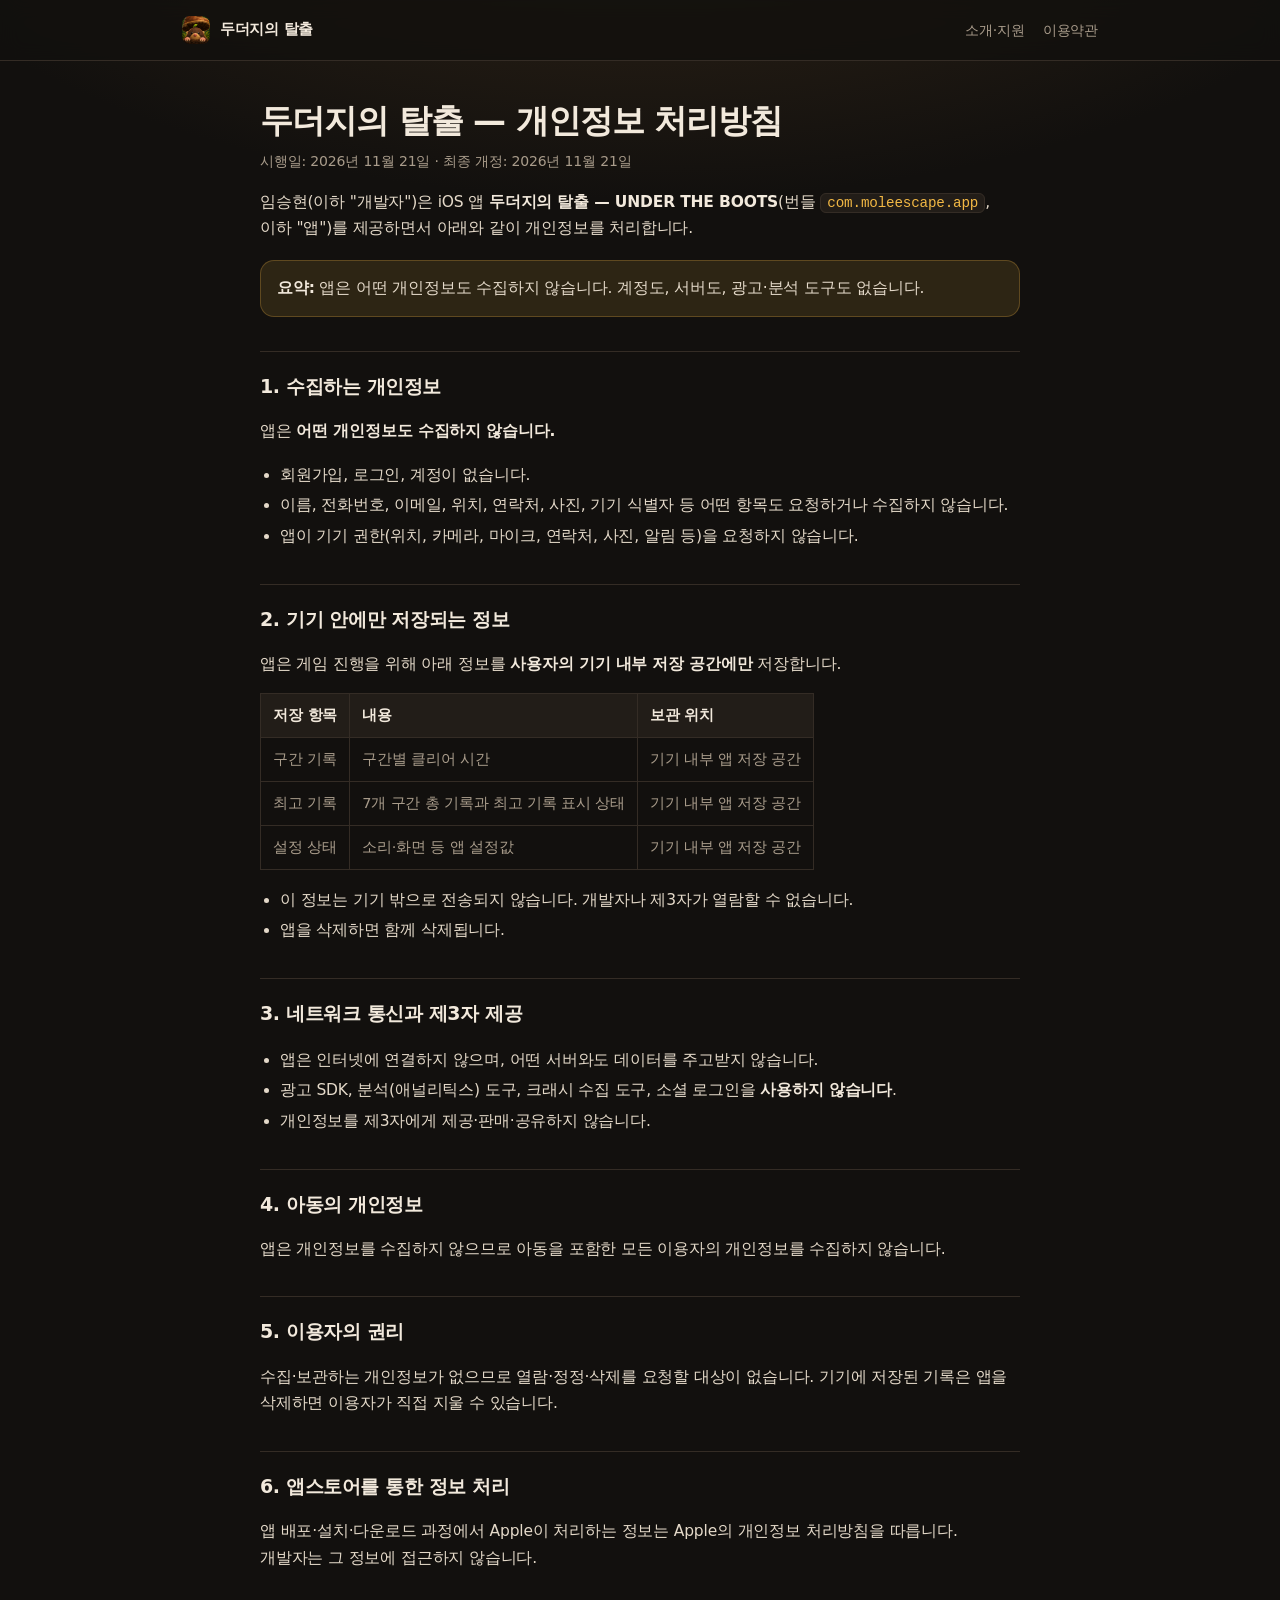
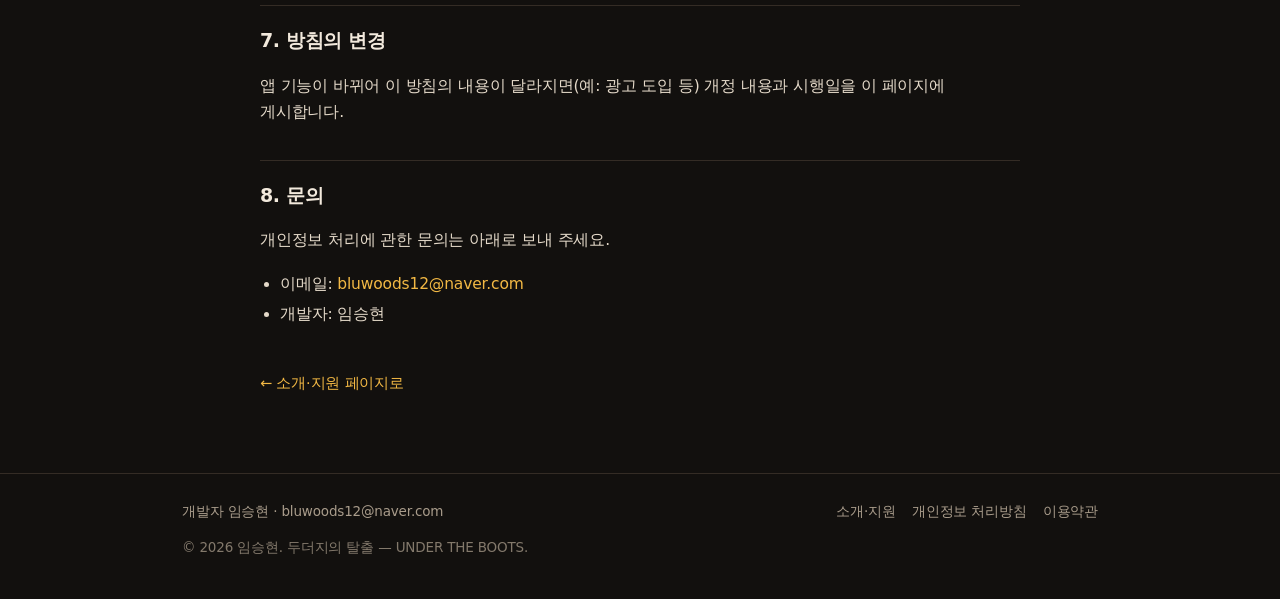
==== privacy.html @ b2387b73 "Add official website for 두더지의 탈출 — UNDER THE BOOTS - index.html: game intro, features, game info, su" ====
<!DOCTYPE html>
<html lang="ko">
<head>
<meta charset="utf-8">
<meta name="viewport" content="width=device-width, initial-scale=1">
<title>개인정보 처리방침 — 두더지의 탈출</title>
<meta name="description" content="두더지의 탈출 — UNDER THE BOOTS 개인정보 처리방침. 앱은 어떤 개인정보도 수집하지 않습니다.">
<meta name="theme-color" content="#12100e">
<link rel="icon" href="assets/icon-32.png" sizes="32x32" type="image/png">
<link rel="apple-touch-icon" href="assets/icon-180.png">
<link rel="stylesheet" href="assets/style.css">
</head>
<body>

<header class="site-header">
  <div class="wrap">
    <a class="brand" href="index.html">
      <img src="assets/icon-180.png" alt="" width="28" height="28">
      두더지의 탈출
    </a>
    <nav class="header-nav">
      <a href="index.html">소개·지원</a>
      <a href="terms.html">이용약관</a>
    </nav>
  </div>
</header>

<main>
  <article class="doc wrap">
    <h1>두더지의 탈출 — 개인정보 처리방침</h1>
    <p class="meta">시행일: 2026년 11월 21일 · 최종 개정: 2026년 11월 21일</p>

    <p>임승현(이하 "개발자")은 iOS 앱 <strong>두더지의 탈출 — UNDER THE BOOTS</strong>(번들 <code>com.moleescape.app</code>, 이하 "앱")를 제공하면서 아래와 같이 개인정보를 처리합니다.</p>

    <div class="callout">
      <p><strong>요약:</strong> 앱은 어떤 개인정보도 수집하지 않습니다. 계정도, 서버도, 광고·분석 도구도 없습니다.</p>
    </div>

    <h2>1. 수집하는 개인정보</h2>
    <p>앱은 <strong>어떤 개인정보도 수집하지 않습니다.</strong></p>
    <ul>
      <li>회원가입, 로그인, 계정이 없습니다.</li>
      <li>이름, 전화번호, 이메일, 위치, 연락처, 사진, 기기 식별자 등 어떤 항목도 요청하거나 수집하지 않습니다.</li>
      <li>앱이 기기 권한(위치, 카메라, 마이크, 연락처, 사진, 알림 등)을 요청하지 않습니다.</li>
    </ul>

    <h2>2. 기기 안에만 저장되는 정보</h2>
    <p>앱은 게임 진행을 위해 아래 정보를 <strong>사용자의 기기 내부 저장 공간에만</strong> 저장합니다.</p>
    <table>
      <thead>
        <tr><th>저장 항목</th><th>내용</th><th>보관 위치</th></tr>
      </thead>
      <tbody>
        <tr><td>구간 기록</td><td>구간별 클리어 시간</td><td>기기 내부 앱 저장 공간</td></tr>
        <tr><td>최고 기록</td><td>7개 구간 총 기록과 최고 기록 표시 상태</td><td>기기 내부 앱 저장 공간</td></tr>
        <tr><td>설정 상태</td><td>소리·화면 등 앱 설정값</td><td>기기 내부 앱 저장 공간</td></tr>
      </tbody>
    </table>
    <ul>
      <li>이 정보는 기기 밖으로 전송되지 않습니다. 개발자나 제3자가 열람할 수 없습니다.</li>
      <li>앱을 삭제하면 함께 삭제됩니다.</li>
    </ul>

    <h2>3. 네트워크 통신과 제3자 제공</h2>
    <ul>
      <li>앱은 인터넷에 연결하지 않으며, 어떤 서버와도 데이터를 주고받지 않습니다.</li>
      <li>광고 SDK, 분석(애널리틱스) 도구, 크래시 수집 도구, 소셜 로그인을 <strong>사용하지 않습니다</strong>.</li>
      <li>개인정보를 제3자에게 제공·판매·공유하지 않습니다.</li>
    </ul>

    <h2>4. 아동의 개인정보</h2>
    <p>앱은 개인정보를 수집하지 않으므로 아동을 포함한 모든 이용자의 개인정보를 수집하지 않습니다.</p>

    <h2>5. 이용자의 권리</h2>
    <p>수집·보관하는 개인정보가 없으므로 열람·정정·삭제를 요청할 대상이 없습니다. 기기에 저장된 기록은 앱을 삭제하면 이용자가 직접 지울 수 있습니다.</p>

    <h2>6. 앱스토어를 통한 정보 처리</h2>
    <p>앱 배포·설치·다운로드 과정에서 Apple이 처리하는 정보는 Apple의 개인정보 처리방침을 따릅니다. 개발자는 그 정보에 접근하지 않습니다.</p>

    <h2>7. 방침의 변경</h2>
    <p>앱 기능이 바뀌어 이 방침의 내용이 달라지면(예: 광고 도입 등) 개정 내용과 시행일을 이 페이지에 게시합니다.</p>

    <h2>8. 문의</h2>
    <p>개인정보 처리에 관한 문의는 아래로 보내 주세요.</p>
    <ul>
      <li>이메일: <a href="mailto:bluwoods12@naver.com">bluwoods12@naver.com</a></li>
      <li>개발자: 임승현</li>
    </ul>

    <a class="back" href="index.html">← 소개·지원 페이지로</a>
  </article>
</main>

<footer class="site-footer">
  <div class="wrap">
    <div class="row">
      <span>개발자 임승현 · <a href="mailto:bluwoods12@naver.com">bluwoods12@naver.com</a></span>
      <nav>
        <a href="index.html">소개·지원</a>
        <a href="privacy.html">개인정보 처리방침</a>
        <a href="terms.html">이용약관</a>
      </nav>
    </div>
    <p class="copyright">© 2026 임승현. 두더지의 탈출 — UNDER THE BOOTS.</p>
  </div>
</footer>

</body>
</html>
---- assets/style.css ----
/* 두더지의 탈출 — UNDER THE BOOTS : 정적 사이트 스타일 */
:root {
  --bg: #12100e;
  --bg-soft: #1b1714;
  --panel: #221d18;
  --line: #342c25;
  --text: #f2e9dc;
  --muted: #a99c8b;
  --accent: #f2b844;
  --accent-soft: rgba(242, 184, 68, 0.12);
  --leaf: #93c46b;
  --radius: 18px;
  --maxw: 960px;
}

* { box-sizing: border-box; }

html { -webkit-text-size-adjust: 100%; scroll-behavior: smooth; }

body {
  margin: 0;
  background:
    radial-gradient(1200px 600px at 50% -220px, #3a2b1a 0%, rgba(58, 43, 26, 0) 70%),
    var(--bg);
  color: var(--text);
  font-family: "Pretendard", -apple-system, BlinkMacSystemFont, "Apple SD Gothic Neo",
    "Malgun Gothic", "맑은 고딕", "Noto Sans KR", system-ui, sans-serif;
  font-size: 17px;
  line-height: 1.72;
  letter-spacing: -0.01em;
  word-break: keep-all;
}

.wrap { width: 100%; max-width: var(--maxw); margin: 0 auto; padding: 0 22px; }

a { color: var(--accent); text-decoration: none; }
a:hover { text-decoration: underline; }

/* 상단 바 */
.site-header {
  border-bottom: 1px solid var(--line);
  background: rgba(18, 16, 14, 0.82);
  backdrop-filter: saturate(140%) blur(10px);
  position: sticky;
  top: 0;
  z-index: 10;
}
.site-header .wrap {
  display: flex;
  align-items: center;
  gap: 14px;
  min-height: 60px;
  padding-top: 8px;
  padding-bottom: 8px;
}
.brand {
  display: flex;
  align-items: center;
  gap: 10px;
  color: var(--text);
  font-weight: 700;
  font-size: 15px;
  letter-spacing: -0.02em;
}
.brand:hover { text-decoration: none; }
.brand img { width: 28px; height: 28px; border-radius: 8px; display: block; }
.header-nav { margin-left: auto; display: flex; gap: 18px; font-size: 14px; }
.header-nav a { color: var(--muted); }
.header-nav a:hover { color: var(--text); text-decoration: none; }

/* 히어로 */
.hero { padding: 56px 0 34px; text-align: center; }
.app-icon {
  width: 132px;
  height: 132px;
  border-radius: 30px;
  display: block;
  margin: 0 auto 22px;
  box-shadow: 0 18px 44px rgba(0, 0, 0, 0.55), 0 0 0 1px rgba(242, 233, 220, 0.08);
}
.eyebrow {
  font-size: 12px;
  letter-spacing: 0.28em;
  text-transform: uppercase;
  color: var(--accent);
  opacity: 0.9;
  margin: 0 0 10px;
}
h1 {
  font-size: clamp(30px, 6vw, 46px);
  line-height: 1.22;
  margin: 0 0 12px;
  letter-spacing: -0.03em;
}
.hero .tagline {
  font-size: clamp(17px, 3.4vw, 21px);
  color: var(--text);
  margin: 0 0 10px;
  font-weight: 600;
}
.hero .lead { color: var(--muted); margin: 0 auto 24px; max-width: 620px; font-size: 16px; }

.badges {
  display: flex;
  flex-wrap: wrap;
  gap: 8px;
  justify-content: center;
  margin: 0 0 22px;
  padding: 0;
  list-style: none;
}
.badges li {
  font-size: 13px;
  color: var(--text);
  background: var(--accent-soft);
  border: 1px solid rgba(242, 184, 68, 0.28);
  padding: 5px 12px;
  border-radius: 999px;
  white-space: nowrap;
}
.store-note {
  display: inline-block;
  font-size: 14px;
  color: var(--muted);
  border: 1px dashed var(--line);
  border-radius: 999px;
  padding: 7px 16px;
}

/* 스크린샷 */
.gallery { padding: 8px 0 8px; }
.shots {
  display: grid;
  grid-template-columns: repeat(3, 1fr);
  gap: 14px;
}
.shots figure {
  margin: 0;
  border-radius: 14px;
  overflow: hidden;
  border: 1px solid var(--line);
  background: var(--bg-soft);
  box-shadow: 0 10px 26px rgba(0, 0, 0, 0.35);
}
.shots img { display: block; width: 100%; height: auto; }
.shots figcaption { font-size: 12.5px; color: var(--muted); padding: 8px 10px 10px; text-align: center; }

/* 섹션 */
section.block { padding: 44px 0 8px; }
h2 {
  font-size: clamp(21px, 4vw, 26px);
  margin: 0 0 6px;
  letter-spacing: -0.02em;
}
.section-sub { color: var(--muted); margin: 0 0 22px; font-size: 15px; }

.cards {
  display: grid;
  grid-template-columns: repeat(2, minmax(0, 1fr));
  gap: 14px;
  padding: 0;
  margin: 0;
  list-style: none;
}
.card {
  background: linear-gradient(180deg, var(--panel) 0%, var(--bg-soft) 100%);
  border: 1px solid var(--line);
  border-radius: var(--radius);
  padding: 18px 18px 16px;
}
.card h3 {
  font-size: 16px;
  margin: 0 0 6px;
  color: var(--text);
}
.card p { margin: 0; color: var(--muted); font-size: 14.5px; line-height: 1.65; }

.specs {
  display: grid;
  grid-template-columns: repeat(2, minmax(0, 1fr));
  gap: 0;
  border: 1px solid var(--line);
  border-radius: var(--radius);
  overflow: hidden;
  background: var(--bg-soft);
  margin: 0;
}
.specs div {
  padding: 13px 16px;
  border-bottom: 1px solid var(--line);
  font-size: 15px;
}
.specs div:nth-child(odd) { border-right: 1px solid var(--line); color: var(--muted); }
.specs div:nth-last-child(-n + 2) { border-bottom: 0; }

/* 지원 */
.support {
  background: linear-gradient(180deg, #241d15 0%, var(--bg-soft) 100%);
  border: 1px solid var(--line);
  border-radius: var(--radius);
  padding: 24px 22px;
}
.support h2 { margin-top: 0; }
.mail {
  display: inline-block;
  font-weight: 700;
  font-size: 17px;
  background: var(--accent);
  color: #201a10;
  padding: 10px 18px;
  border-radius: 12px;
  margin: 4px 0 20px;
}
.mail:hover { text-decoration: none; filter: brightness(1.06); }
details {
  border-top: 1px solid var(--line);
  padding: 12px 0 12px;
}
details summary {
  cursor: pointer;
  font-weight: 600;
  font-size: 15px;
  list-style: none;
}
details summary::-webkit-details-marker { display: none; }
details summary::after { content: "＋"; float: right; color: var(--accent); font-weight: 400; }
details[open] summary::after { content: "－"; }
details p { margin: 8px 0 0; color: var(--muted); font-size: 14.5px; }

/* 문서 페이지 (개인정보 처리방침·이용약관) */
.doc { max-width: 760px; margin: 0 auto; padding: 40px 0 20px; }
.doc h1 { font-size: clamp(25px, 5vw, 33px); margin-bottom: 8px; }
.doc .meta { color: var(--muted); font-size: 14px; margin: 0 0 8px; }
.doc h2 {
  font-size: 19px;
  margin: 34px 0 8px;
  padding-top: 18px;
  border-top: 1px solid var(--line);
}
.doc p, .doc li { font-size: 15.5px; color: #e4d9c9; }
.doc ul { padding-left: 20px; }
.doc li { margin: 4px 0; }
.doc strong { color: var(--text); }
.doc code {
  font-family: ui-monospace, SFMono-Regular, Menlo, Consolas, monospace;
  font-size: 0.92em;
  background: var(--panel);
  border: 1px solid var(--line);
  border-radius: 6px;
  padding: 1px 6px;
  color: var(--accent);
}
.doc table {
  width: 100%;
  border-collapse: collapse;
  font-size: 14.5px;
  margin: 14px 0 8px;
  display: block;
  overflow-x: auto;
}
.doc th, .doc td {
  border: 1px solid var(--line);
  padding: 9px 12px;
  text-align: left;
  vertical-align: top;
  white-space: nowrap;
}
.doc th { background: var(--panel); color: var(--text); font-weight: 600; }
.doc td { color: var(--muted); }
.doc .callout {
  background: var(--accent-soft);
  border: 1px solid rgba(242, 184, 68, 0.25);
  border-radius: 14px;
  padding: 14px 16px;
  margin: 18px 0;
}
.doc .callout p { margin: 0; }
.back { display: inline-block; margin: 26px 0 0; font-size: 14.5px; }

/* 푸터 */
.site-footer {
  margin-top: 56px;
  border-top: 1px solid var(--line);
  padding: 26px 0 40px;
  color: var(--muted);
  font-size: 13.5px;
}
.site-footer .row {
  display: flex;
  flex-wrap: wrap;
  gap: 8px 18px;
  align-items: center;
  justify-content: space-between;
}
.site-footer nav { display: flex; gap: 16px; flex-wrap: wrap; }
.site-footer a { color: var(--muted); }
.site-footer a:hover { color: var(--text); }
.copyright { margin: 12px 0 0; opacity: 0.75; }

@media (max-width: 720px) {
  body { font-size: 16px; }
  .hero { padding-top: 38px; }
  .app-icon { width: 108px; height: 108px; border-radius: 25px; }
  .cards, .specs { grid-template-columns: 1fr; }
  .specs div:nth-child(odd) { border-right: 0; }
  .specs div:nth-last-child(2) { border-bottom: 1px solid var(--line); }
  .shots {
    display: flex;
    overflow-x: auto;
    scroll-snap-type: x mandatory;
    padding-bottom: 6px;
    -webkit-overflow-scrolling: touch;
  }
  .shots figure { flex: 0 0 86%; scroll-snap-align: center; }
  .header-nav { gap: 12px; font-size: 13px; }
  .doc { padding-top: 28px; }
}

@media (prefers-reduced-motion: reduce) {
  html { scroll-behavior: auto; }
}
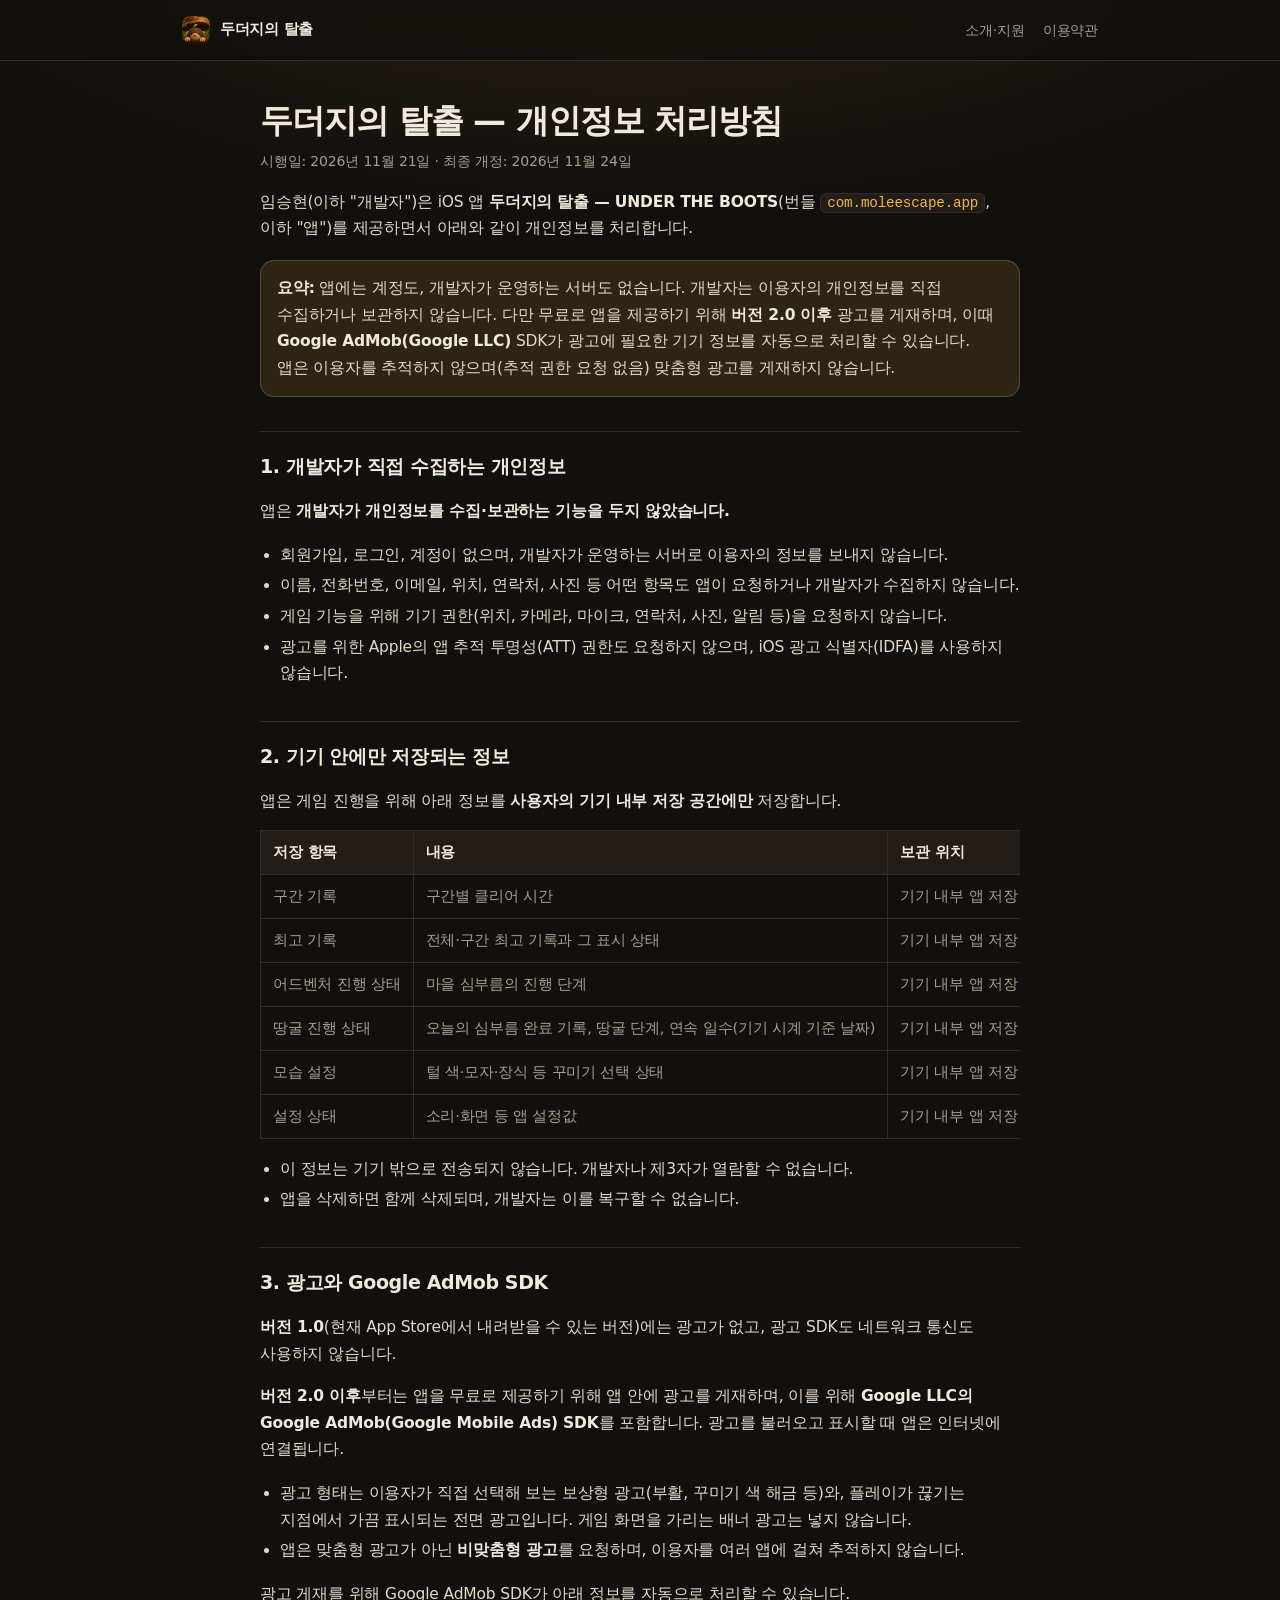
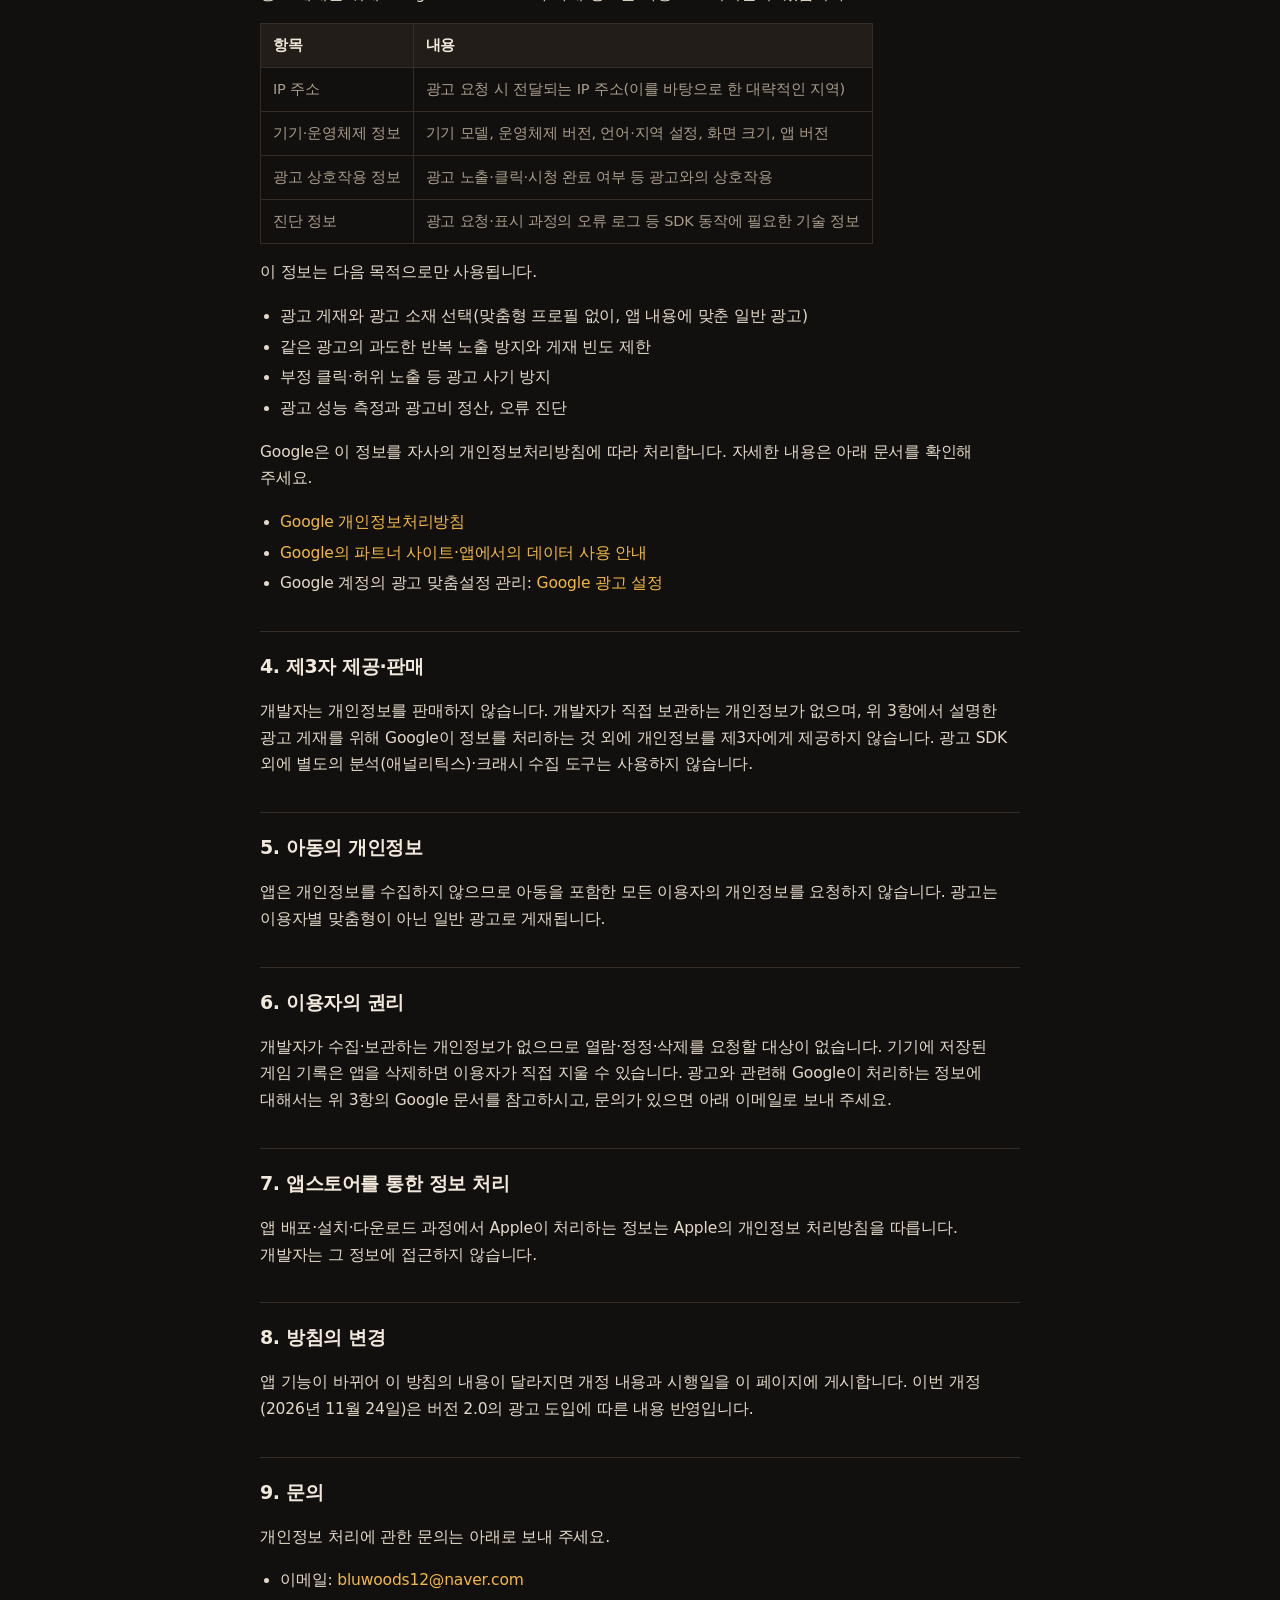
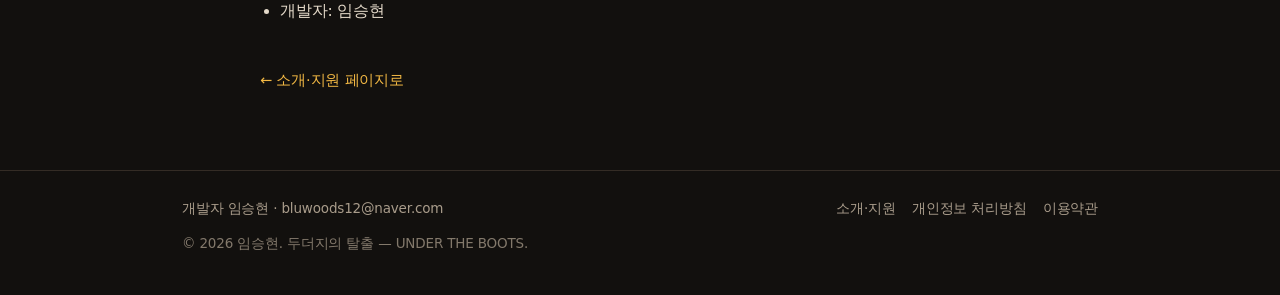
==== commit dabb12dd: "개인정보 처리방침·이용약관에 버전 2.0 AdMob 광고 반영" ====
--- a/privacy.html
+++ b/privacy.html
@@ -4,7 +4,7 @@
 <meta charset="utf-8">
 <meta name="viewport" content="width=device-width, initial-scale=1">
 <title>개인정보 처리방침 — 두더지의 탈출</title>
-<meta name="description" content="두더지의 탈출 — UNDER THE BOOTS 개인정보 처리방침. 앱은 어떤 개인정보도 수집하지 않습니다.">
+<meta name="description" content="두더지의 탈출 — UNDER THE BOOTS 개인정보 처리방침. 개발자는 별도 서버로 개인정보를 수집하지 않으며, 버전 2.0 이후 광고 제공을 위해 Google AdMob SDK가 사용됩니다.">
 <meta name="theme-color" content="#12100e">
 <link rel="icon" href="assets/icon-32.png" sizes="32x32" type="image/png">
 <link rel="apple-touch-icon" href="assets/icon-180.png">
@@ -28,20 +28,21 @@
 <main>
   <article class="doc wrap">
     <h1>두더지의 탈출 — 개인정보 처리방침</h1>
-    <p class="meta">시행일: 2026년 11월 21일 · 최종 개정: 2026년 11월 21일</p>
+    <p class="meta">시행일: 2026년 11월 21일 · 최종 개정: 2026년 11월 24일</p>
 
     <p>임승현(이하 "개발자")은 iOS 앱 <strong>두더지의 탈출 — UNDER THE BOOTS</strong>(번들 <code>com.moleescape.app</code>, 이하 "앱")를 제공하면서 아래와 같이 개인정보를 처리합니다.</p>
 
     <div class="callout">
-      <p><strong>요약:</strong> 앱은 어떤 개인정보도 수집하지 않습니다. 계정도, 서버도, 광고·분석 도구도 없습니다.</p>
+      <p><strong>요약:</strong> 앱에는 계정도, 개발자가 운영하는 서버도 없습니다. 개발자는 이용자의 개인정보를 직접 수집하거나 보관하지 않습니다. 다만 무료로 앱을 제공하기 위해 <strong>버전 2.0 이후</strong> 광고를 게재하며, 이때 <strong>Google AdMob(Google LLC)</strong> SDK가 광고에 필요한 기기 정보를 자동으로 처리할 수 있습니다. 앱은 이용자를 추적하지 않으며(추적 권한 요청 없음) 맞춤형 광고를 게재하지 않습니다.</p>
     </div>
 
-    <h2>1. 수집하는 개인정보</h2>
-    <p>앱은 <strong>어떤 개인정보도 수집하지 않습니다.</strong></p>
+    <h2>1. 개발자가 직접 수집하는 개인정보</h2>
+    <p>앱은 <strong>개발자가 개인정보를 수집·보관하는 기능을 두지 않았습니다.</strong></p>
     <ul>
-      <li>회원가입, 로그인, 계정이 없습니다.</li>
-      <li>이름, 전화번호, 이메일, 위치, 연락처, 사진, 기기 식별자 등 어떤 항목도 요청하거나 수집하지 않습니다.</li>
-      <li>앱이 기기 권한(위치, 카메라, 마이크, 연락처, 사진, 알림 등)을 요청하지 않습니다.</li>
+      <li>회원가입, 로그인, 계정이 없으며, 개발자가 운영하는 서버로 이용자의 정보를 보내지 않습니다.</li>
+      <li>이름, 전화번호, 이메일, 위치, 연락처, 사진 등 어떤 항목도 앱이 요청하거나 개발자가 수집하지 않습니다.</li>
+      <li>게임 기능을 위해 기기 권한(위치, 카메라, 마이크, 연락처, 사진, 알림 등)을 요청하지 않습니다.</li>
+      <li>광고를 위한 Apple의 앱 추적 투명성(ATT) 권한도 요청하지 않으며, iOS 광고 식별자(IDFA)를 사용하지 않습니다.</li>
     </ul>
 
     <h2>2. 기기 안에만 저장되는 정보</h2>
@@ -52,35 +53,67 @@
       </thead>
       <tbody>
         <tr><td>구간 기록</td><td>구간별 클리어 시간</td><td>기기 내부 앱 저장 공간</td></tr>
-        <tr><td>최고 기록</td><td>7개 구간 총 기록과 최고 기록 표시 상태</td><td>기기 내부 앱 저장 공간</td></tr>
+        <tr><td>최고 기록</td><td>전체·구간 최고 기록과 그 표시 상태</td><td>기기 내부 앱 저장 공간</td></tr>
+        <tr><td>어드벤처 진행 상태</td><td>마을 심부름의 진행 단계</td><td>기기 내부 앱 저장 공간</td></tr>
+        <tr><td>땅굴 진행 상태</td><td>오늘의 심부름 완료 기록, 땅굴 단계, 연속 일수(기기 시계 기준 날짜)</td><td>기기 내부 앱 저장 공간</td></tr>
+        <tr><td>모습 설정</td><td>털 색·모자·장식 등 꾸미기 선택 상태</td><td>기기 내부 앱 저장 공간</td></tr>
         <tr><td>설정 상태</td><td>소리·화면 등 앱 설정값</td><td>기기 내부 앱 저장 공간</td></tr>
       </tbody>
     </table>
     <ul>
       <li>이 정보는 기기 밖으로 전송되지 않습니다. 개발자나 제3자가 열람할 수 없습니다.</li>
-      <li>앱을 삭제하면 함께 삭제됩니다.</li>
+      <li>앱을 삭제하면 함께 삭제되며, 개발자는 이를 복구할 수 없습니다.</li>
     </ul>
 
-    <h2>3. 네트워크 통신과 제3자 제공</h2>
+    <h2>3. 광고와 Google AdMob SDK</h2>
+    <p><strong>버전 1.0</strong>(현재 App Store에서 내려받을 수 있는 버전)에는 광고가 없고, 광고 SDK도 네트워크 통신도 사용하지 않습니다.</p>
+    <p><strong>버전 2.0 이후</strong>부터는 앱을 무료로 제공하기 위해 앱 안에 광고를 게재하며, 이를 위해 <strong>Google LLC의 Google AdMob(Google Mobile Ads) SDK</strong>를 포함합니다. 광고를 불러오고 표시할 때 앱은 인터넷에 연결됩니다.</p>
     <ul>
-      <li>앱은 인터넷에 연결하지 않으며, 어떤 서버와도 데이터를 주고받지 않습니다.</li>
-      <li>광고 SDK, 분석(애널리틱스) 도구, 크래시 수집 도구, 소셜 로그인을 <strong>사용하지 않습니다</strong>.</li>
-      <li>개인정보를 제3자에게 제공·판매·공유하지 않습니다.</li>
+      <li>광고 형태는 이용자가 직접 선택해 보는 보상형 광고(부활, 꾸미기 색 해금 등)와, 플레이가 끊기는 지점에서 가끔 표시되는 전면 광고입니다. 게임 화면을 가리는 배너 광고는 넣지 않습니다.</li>
+      <li>앱은 맞춤형 광고가 아닌 <strong>비맞춤형 광고</strong>를 요청하며, 이용자를 여러 앱에 걸쳐 추적하지 않습니다.</li>
+    </ul>
+    <p>광고 게재를 위해 Google AdMob SDK가 아래 정보를 자동으로 처리할 수 있습니다.</p>
+    <table>
+      <thead>
+        <tr><th>항목</th><th>내용</th></tr>
+      </thead>
+      <tbody>
+        <tr><td>IP 주소</td><td>광고 요청 시 전달되는 IP 주소(이를 바탕으로 한 대략적인 지역)</td></tr>
+        <tr><td>기기·운영체제 정보</td><td>기기 모델, 운영체제 버전, 언어·지역 설정, 화면 크기, 앱 버전</td></tr>
+        <tr><td>광고 상호작용 정보</td><td>광고 노출·클릭·시청 완료 여부 등 광고와의 상호작용</td></tr>
+        <tr><td>진단 정보</td><td>광고 요청·표시 과정의 오류 로그 등 SDK 동작에 필요한 기술 정보</td></tr>
+      </tbody>
+    </table>
+    <p>이 정보는 다음 목적으로만 사용됩니다.</p>
+    <ul>
+      <li>광고 게재와 광고 소재 선택(맞춤형 프로필 없이, 앱 내용에 맞춘 일반 광고)</li>
+      <li>같은 광고의 과도한 반복 노출 방지와 게재 빈도 제한</li>
+      <li>부정 클릭·허위 노출 등 광고 사기 방지</li>
+      <li>광고 성능 측정과 광고비 정산, 오류 진단</li>
+    </ul>
+    <p>Google은 이 정보를 자사의 개인정보처리방침에 따라 처리합니다. 자세한 내용은 아래 문서를 확인해 주세요.</p>
+    <ul>
+      <li><a href="https://policies.google.com/privacy?hl=ko" target="_blank" rel="noopener">Google 개인정보처리방침</a></li>
+      <li><a href="https://policies.google.com/technologies/partner-sites?hl=ko" target="_blank" rel="noopener">Google의 파트너 사이트·앱에서의 데이터 사용 안내</a></li>
+      <li>Google 계정의 광고 맞춤설정 관리: <a href="https://adssettings.google.com/" target="_blank" rel="noopener">Google 광고 설정</a></li>
     </ul>
 
-    <h2>4. 아동의 개인정보</h2>
-    <p>앱은 개인정보를 수집하지 않으므로 아동을 포함한 모든 이용자의 개인정보를 수집하지 않습니다.</p>
+    <h2>4. 제3자 제공·판매</h2>
+    <p>개발자는 개인정보를 판매하지 않습니다. 개발자가 직접 보관하는 개인정보가 없으며, 위 3항에서 설명한 광고 게재를 위해 Google이 정보를 처리하는 것 외에 개인정보를 제3자에게 제공하지 않습니다. 광고 SDK 외에 별도의 분석(애널리틱스)·크래시 수집 도구는 사용하지 않습니다.</p>
 
-    <h2>5. 이용자의 권리</h2>
-    <p>수집·보관하는 개인정보가 없으므로 열람·정정·삭제를 요청할 대상이 없습니다. 기기에 저장된 기록은 앱을 삭제하면 이용자가 직접 지울 수 있습니다.</p>
+    <h2>5. 아동의 개인정보</h2>
+    <p>앱은 개인정보를 수집하지 않으므로 아동을 포함한 모든 이용자의 개인정보를 요청하지 않습니다. 광고는 이용자별 맞춤형이 아닌 일반 광고로 게재됩니다.</p>
 
-    <h2>6. 앱스토어를 통한 정보 처리</h2>
+    <h2>6. 이용자의 권리</h2>
+    <p>개발자가 수집·보관하는 개인정보가 없으므로 열람·정정·삭제를 요청할 대상이 없습니다. 기기에 저장된 게임 기록은 앱을 삭제하면 이용자가 직접 지울 수 있습니다. 광고와 관련해 Google이 처리하는 정보에 대해서는 위 3항의 Google 문서를 참고하시고, 문의가 있으면 아래 이메일로 보내 주세요.</p>
+
+    <h2>7. 앱스토어를 통한 정보 처리</h2>
     <p>앱 배포·설치·다운로드 과정에서 Apple이 처리하는 정보는 Apple의 개인정보 처리방침을 따릅니다. 개발자는 그 정보에 접근하지 않습니다.</p>
 
-    <h2>7. 방침의 변경</h2>
-    <p>앱 기능이 바뀌어 이 방침의 내용이 달라지면(예: 광고 도입 등) 개정 내용과 시행일을 이 페이지에 게시합니다.</p>
+    <h2>8. 방침의 변경</h2>
+    <p>앱 기능이 바뀌어 이 방침의 내용이 달라지면 개정 내용과 시행일을 이 페이지에 게시합니다. 이번 개정(2026년 11월 24일)은 버전 2.0의 광고 도입에 따른 내용 반영입니다.</p>
 
-    <h2>8. 문의</h2>
+    <h2>9. 문의</h2>
     <p>개인정보 처리에 관한 문의는 아래로 보내 주세요.</p>
     <ul>
       <li>이메일: <a href="mailto:bluwoods12@naver.com">bluwoods12@naver.com</a></li>
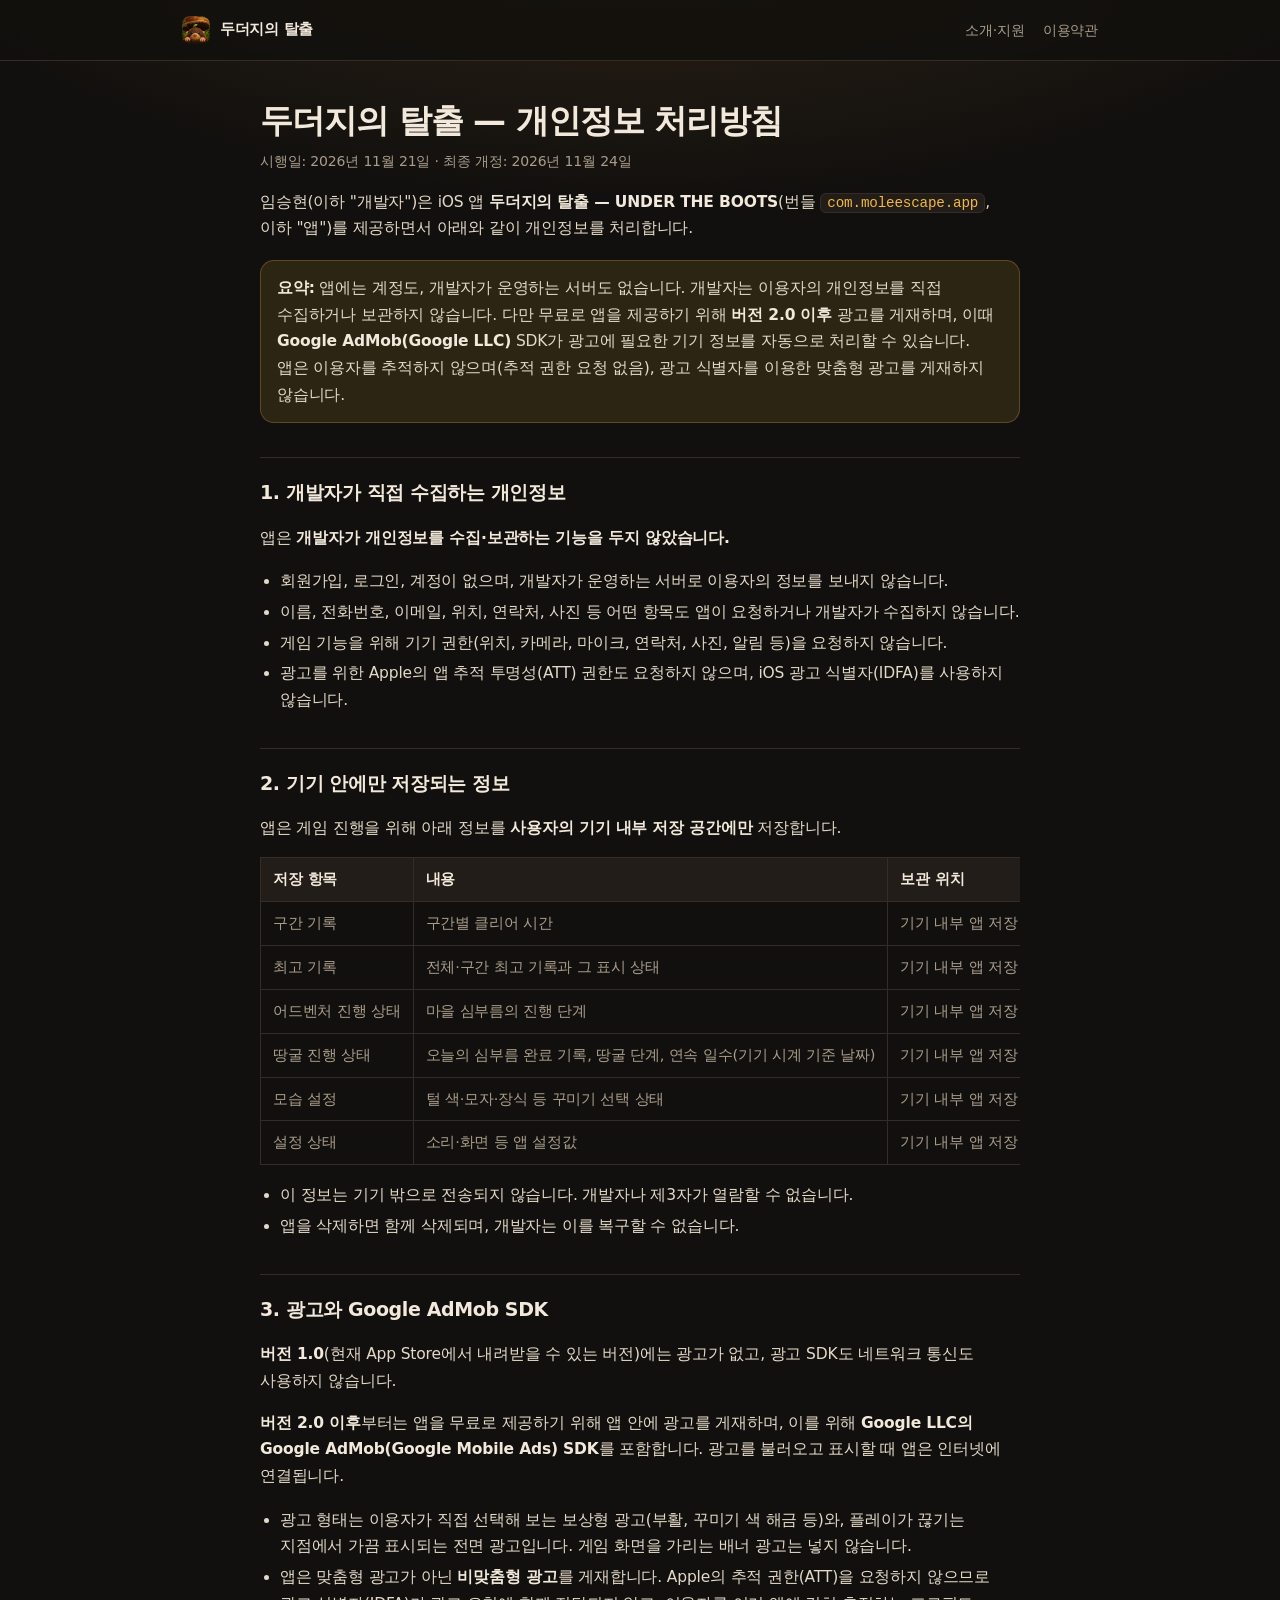
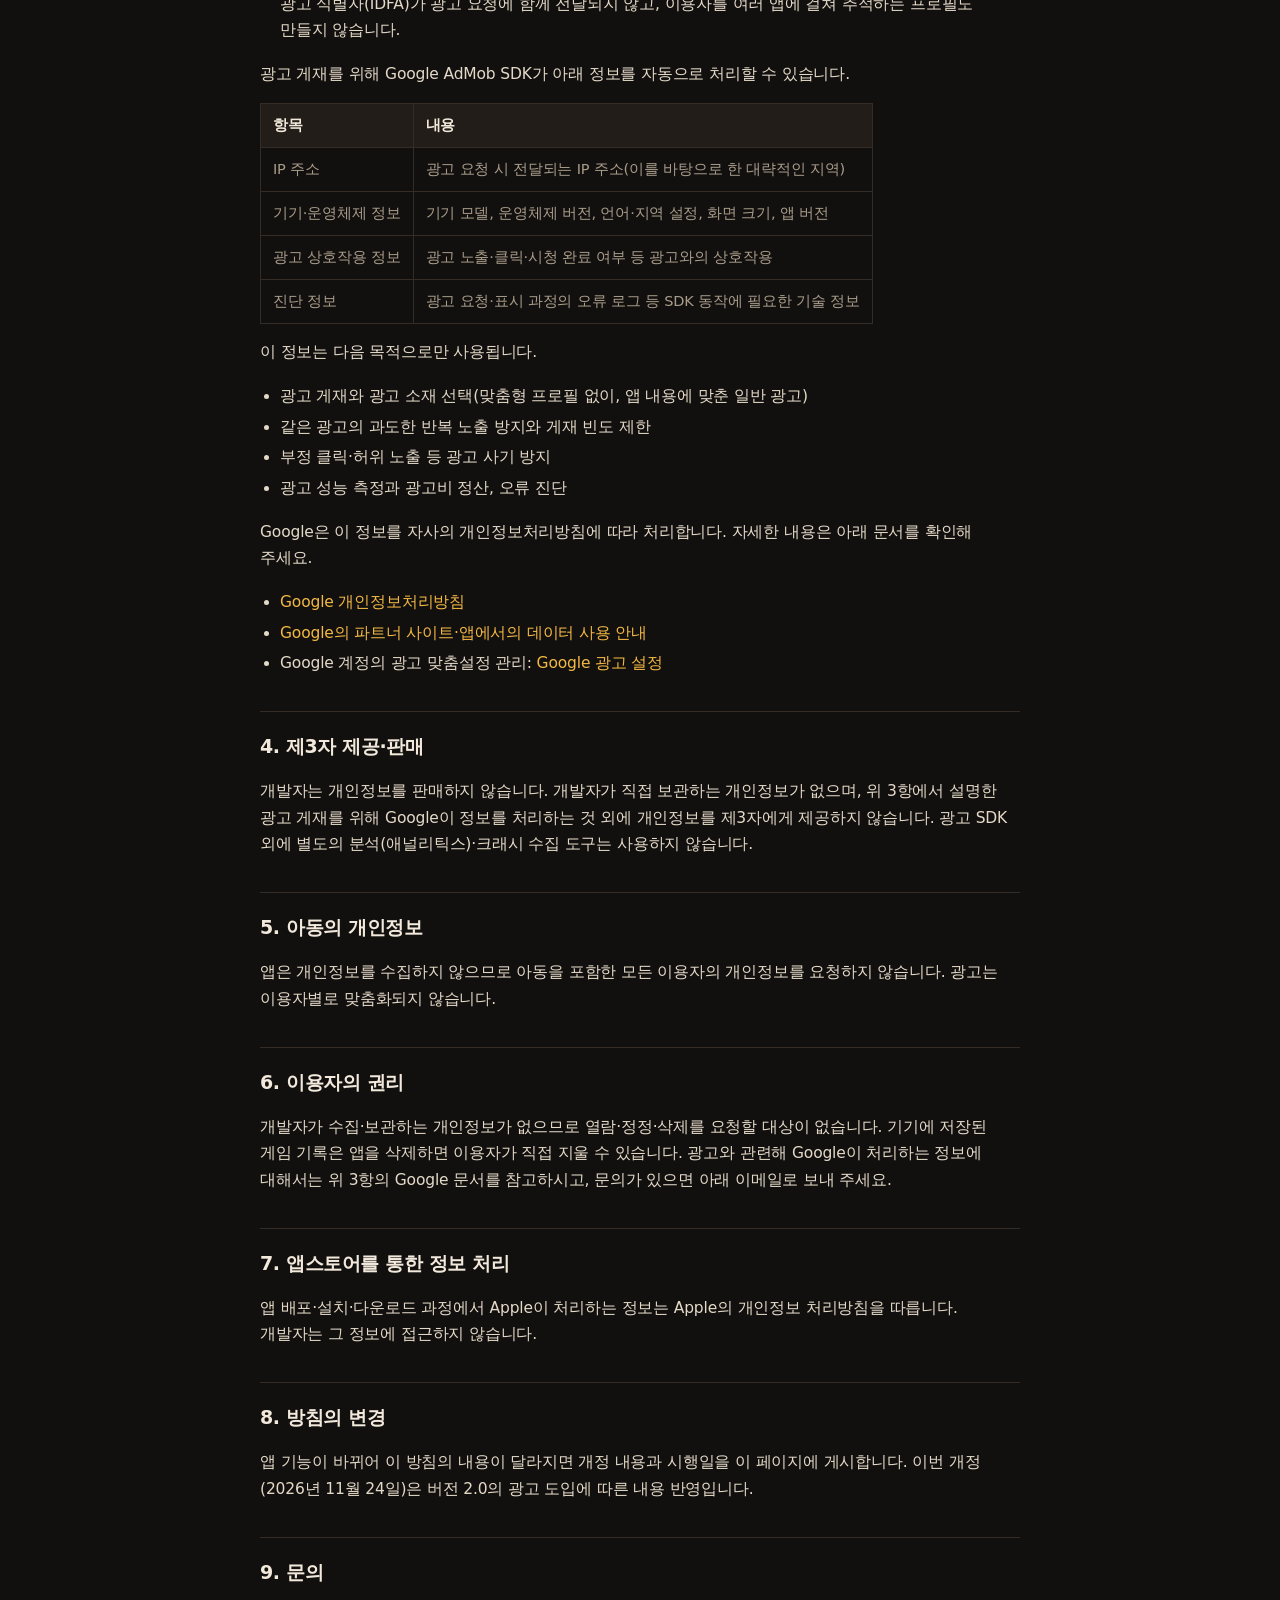
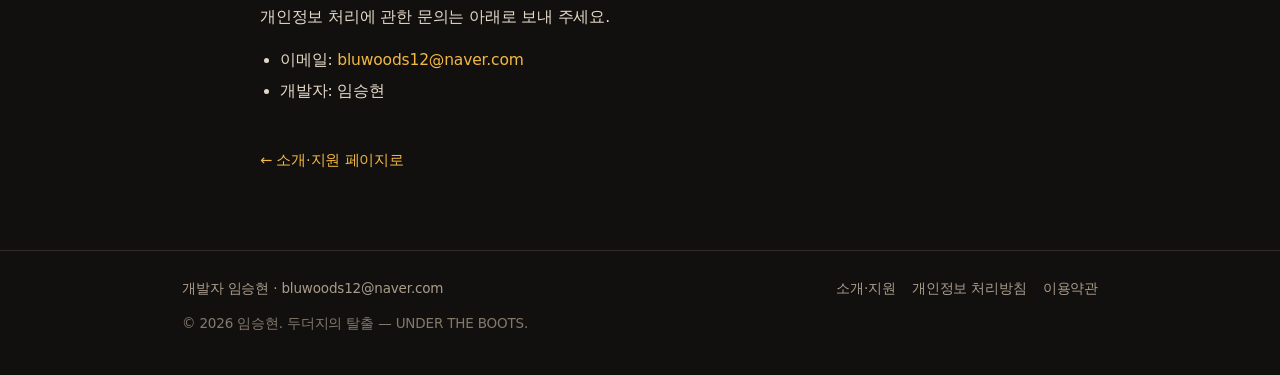
==== commit 628bdee1: "개인정보 처리방침: 광고 문구를 실제 동작(ATT 미요청·IDFA 미사용)에 맞춰 정리" ====
--- a/privacy.html
+++ b/privacy.html
@@ -33,7 +33,7 @@
     <p>임승현(이하 "개발자")은 iOS 앱 <strong>두더지의 탈출 — UNDER THE BOOTS</strong>(번들 <code>com.moleescape.app</code>, 이하 "앱")를 제공하면서 아래와 같이 개인정보를 처리합니다.</p>
 
     <div class="callout">
-      <p><strong>요약:</strong> 앱에는 계정도, 개발자가 운영하는 서버도 없습니다. 개발자는 이용자의 개인정보를 직접 수집하거나 보관하지 않습니다. 다만 무료로 앱을 제공하기 위해 <strong>버전 2.0 이후</strong> 광고를 게재하며, 이때 <strong>Google AdMob(Google LLC)</strong> SDK가 광고에 필요한 기기 정보를 자동으로 처리할 수 있습니다. 앱은 이용자를 추적하지 않으며(추적 권한 요청 없음) 맞춤형 광고를 게재하지 않습니다.</p>
+      <p><strong>요약:</strong> 앱에는 계정도, 개발자가 운영하는 서버도 없습니다. 개발자는 이용자의 개인정보를 직접 수집하거나 보관하지 않습니다. 다만 무료로 앱을 제공하기 위해 <strong>버전 2.0 이후</strong> 광고를 게재하며, 이때 <strong>Google AdMob(Google LLC)</strong> SDK가 광고에 필요한 기기 정보를 자동으로 처리할 수 있습니다. 앱은 이용자를 추적하지 않으며(추적 권한 요청 없음), 광고 식별자를 이용한 맞춤형 광고를 게재하지 않습니다.</p>
     </div>
 
     <h2>1. 개발자가 직접 수집하는 개인정보</h2>
@@ -70,7 +70,7 @@
     <p><strong>버전 2.0 이후</strong>부터는 앱을 무료로 제공하기 위해 앱 안에 광고를 게재하며, 이를 위해 <strong>Google LLC의 Google AdMob(Google Mobile Ads) SDK</strong>를 포함합니다. 광고를 불러오고 표시할 때 앱은 인터넷에 연결됩니다.</p>
     <ul>
       <li>광고 형태는 이용자가 직접 선택해 보는 보상형 광고(부활, 꾸미기 색 해금 등)와, 플레이가 끊기는 지점에서 가끔 표시되는 전면 광고입니다. 게임 화면을 가리는 배너 광고는 넣지 않습니다.</li>
-      <li>앱은 맞춤형 광고가 아닌 <strong>비맞춤형 광고</strong>를 요청하며, 이용자를 여러 앱에 걸쳐 추적하지 않습니다.</li>
+      <li>앱은 맞춤형 광고가 아닌 <strong>비맞춤형 광고</strong>를 게재합니다. Apple의 추적 권한(ATT)을 요청하지 않으므로 광고 식별자(IDFA)가 광고 요청에 함께 전달되지 않고, 이용자를 여러 앱에 걸쳐 추적하는 프로필도 만들지 않습니다.</li>
     </ul>
     <p>광고 게재를 위해 Google AdMob SDK가 아래 정보를 자동으로 처리할 수 있습니다.</p>
     <table>
@@ -102,7 +102,7 @@
     <p>개발자는 개인정보를 판매하지 않습니다. 개발자가 직접 보관하는 개인정보가 없으며, 위 3항에서 설명한 광고 게재를 위해 Google이 정보를 처리하는 것 외에 개인정보를 제3자에게 제공하지 않습니다. 광고 SDK 외에 별도의 분석(애널리틱스)·크래시 수집 도구는 사용하지 않습니다.</p>
 
     <h2>5. 아동의 개인정보</h2>
-    <p>앱은 개인정보를 수집하지 않으므로 아동을 포함한 모든 이용자의 개인정보를 요청하지 않습니다. 광고는 이용자별 맞춤형이 아닌 일반 광고로 게재됩니다.</p>
+    <p>앱은 개인정보를 수집하지 않으므로 아동을 포함한 모든 이용자의 개인정보를 요청하지 않습니다. 광고는 이용자별로 맞춤화되지 않습니다.</p>
 
     <h2>6. 이용자의 권리</h2>
     <p>개발자가 수집·보관하는 개인정보가 없으므로 열람·정정·삭제를 요청할 대상이 없습니다. 기기에 저장된 게임 기록은 앱을 삭제하면 이용자가 직접 지울 수 있습니다. 광고와 관련해 Google이 처리하는 정보에 대해서는 위 3항의 Google 문서를 참고하시고, 문의가 있으면 아래 이메일로 보내 주세요.</p>
